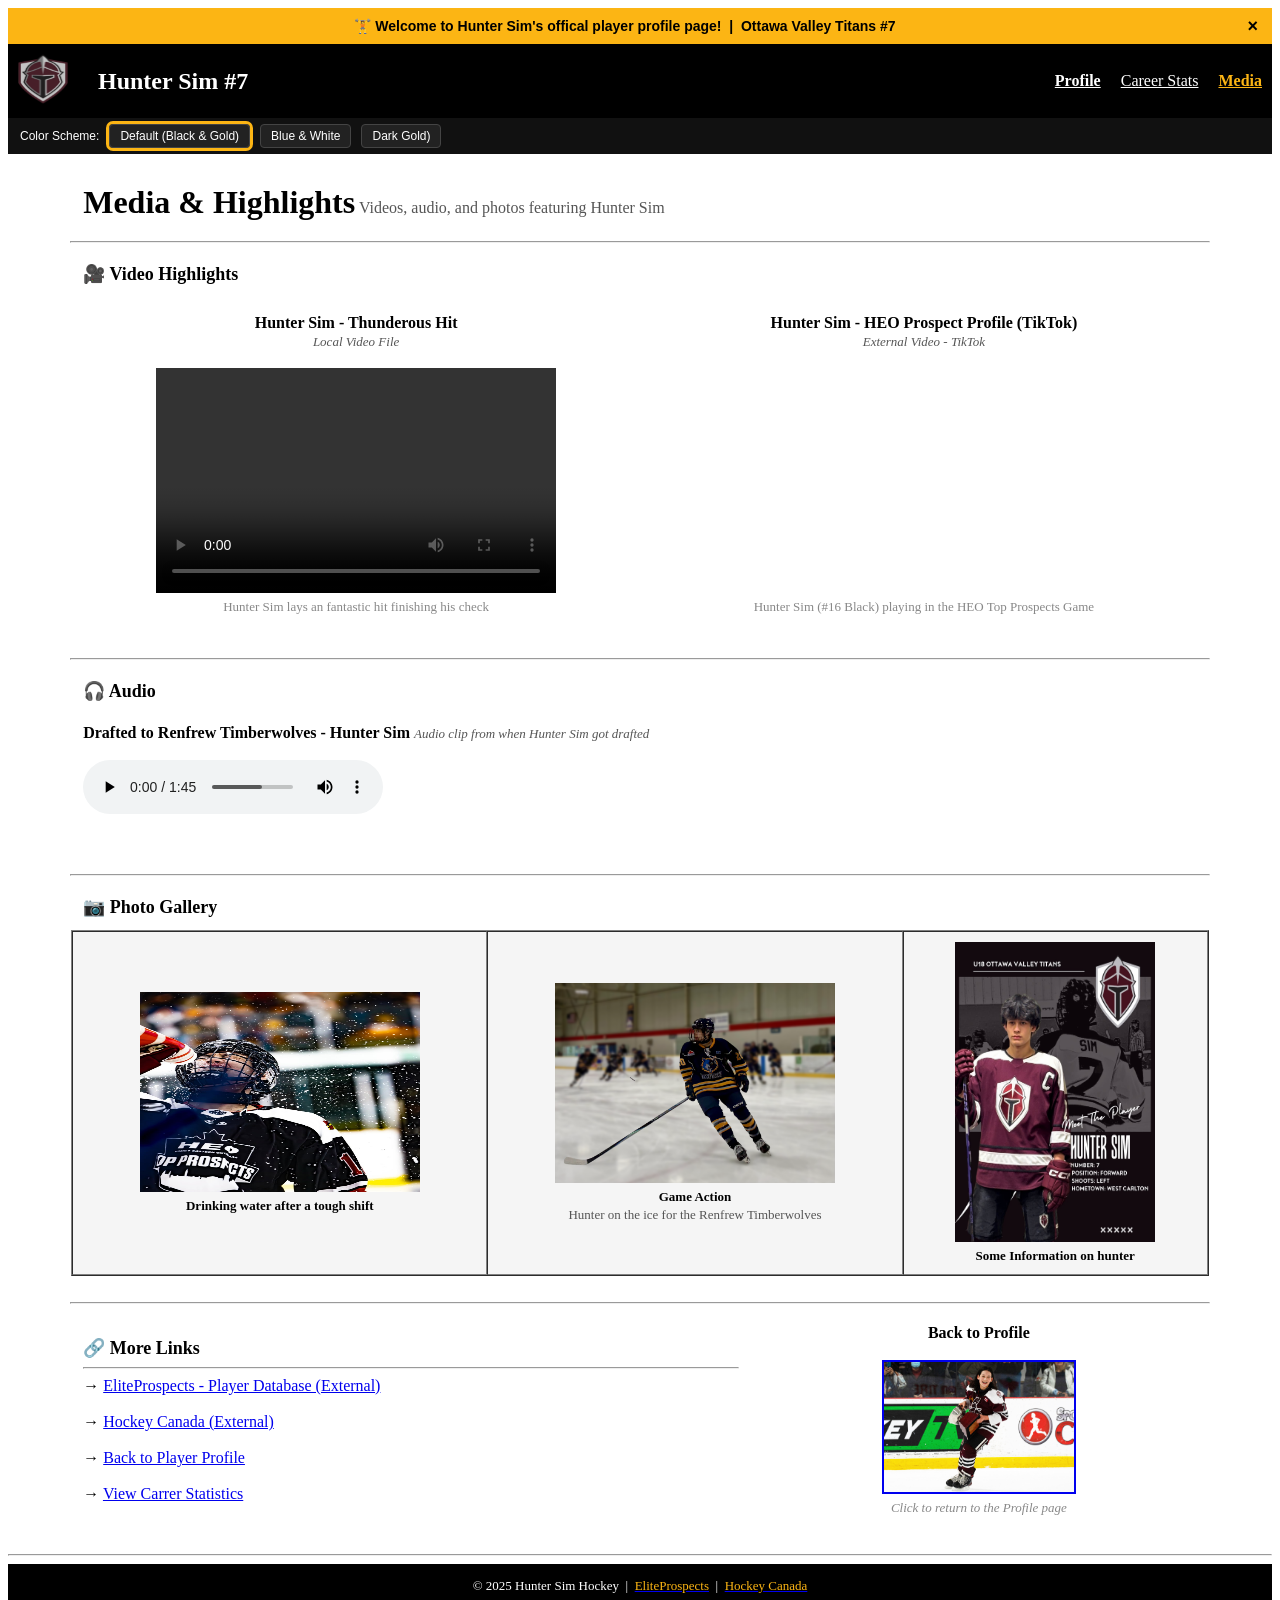
==== media.html @ b13505a6 "Indital commit" ====
<!DOCTYPE html>
<html lang ="en">
<head>
    <meta charset="UTF-8">
    <meta name="viewport" content="width=device=width, intial-scale=1.0">
    <title> Hunter Sim - Player Profile</title>
</head>
<body background-color="#FFFFFF">

<!-- Navigation-->

<table width="100%" bgcolor="#000000" cellpadding="10" cellspacing="0">
    <tr>
        <td width="60">
            <a href="index.html"> <!-- Hyper Link for index-->
                <img src="assets/images/logo.png" alt="Ottawa Valley Titans Logo" width="50" height="50">
            </a>
        </td>
        <td>
            <font color="FFFFFF" size="5"><b>Hunter Sim #7</b></font>
        </td>
        <td align="right">
            <a href="index.html"><font color="#FFFFFF"><b>Profile</b></font></a>
            &nbsp;&nbsp;&nbsp; <!-- Non breaking space-->
            <a href="stats.html"><font color="#FFFFFF">Career Stats</font></a>
            &nbsp;&nbsp;&nbsp; <!-- Non breaking space-->
            <a href="media.html"><font color="FCB514">Media</font></a>
        </td>
    </tr>
</table>

<br>

<table width="90%" align="center" cellpadding="10">
    <tr>
        <td>
            <font size="6"><b>Media &amp; Highlights</b></font>
            <font size="3" color="#555555">Videos, audio, and photos featuring Hunter Sim</font>
        </td>
    </tr>
</table>

<hr width="90%" align="center">

<!-- Videos-->
 <table width="90%" align="center" cellpadding="10">
    <tr><td><font size="4"><b>&#127909; Video Highlights</b></font></td></tr>
 </table>

 <!-- Hunters Big hit -->
 <table width="90%" align="center" cellpadding="15"> 
    <tr valign="top">
        <td width="50%" align="center">
            <font size="3"><b>Hunter Sim - Thunderous Hit</b></font><br>
            <font size="2" color="#555555"><i>Local Video File</i></font><br><br>
            <video width="400" height="225" controls>
                <source src="assets/video/hunter_sim_hit.mp4" type="video/mp4">
                Your browser does not support the video tag. Please update your browser.
            </video>
            <br>
            <font size="2" color="#888888">Hunter Sim lays an fantastic hit finishing his check</font>

        <td width="50%" align="center">
            <font size="3"><b>Hunter Sim - HEO Prospect Profile (TikTok)</b></font><br>
            <font size="2" color="#555555"><i>External Video - TikTok</i></font><br><br>
            <iframe width="400" height="225"
                src="https://www.youtube.com/embed/D6EB5-CWK4w?si=7Fe2AZQqYR9BWHU4" 
                title="YouTube video player" 
                frameborder="0" 
                allow="accelerometer; autoplay; clipboard-write; encrypted-media; gyroscope; picture-in-picture; web-share" 
                referrerpolicy="strict-origin-when-cross-origin" allowfullscreen>
            </iframe>
            <br>
            <font size="2" color="#888888">Hunter Sim (#16 Black) playing in the HEO Top Prospects Game</font>
        </td>
    </tr>
 </table>

 <br>
 <hr width="90%" align="center">

 <!-- Audio File -->
  <table width="90%" align="center" cellpadding="10">
    <tr>
        <td><font size="4"><b>&#127911; Audio</b></font></td>
    </tr>
    <tr>
        <td>
            <font size="3"><b>Drafted to Renfrew Timberwolves - Hunter Sim</b></font>
            <font size="2" color="#555555"><i>Audio clip from when Hunter Sim got drafted</i></font><br><br>
            <audio controls>
                <source src="assets/audio/HunterDrafted.mp3" type="audio/mpeg">
                Your browser does not support the audio element. Please update your browser.
            </audio>
            <br><br>
            <font size="2" color="#888888"
                Listen to the draft annoncers as Hunter gets drafted to the Renfrew Timberwolves.
            </font>
        </td>
    </tr>
  </table>

<br>
<hr width="90%" align="center">

<!-- Photos -->
 <table width="90%" align="center" cellpadding="10">
    <tr>
        <td><font size="4"><b>&#128247; Photo Gallery</b></font></td>
    </tr>
 </table>

 <table width="90%" align="center" border="1" cellpadding="10" cellspacing="0">
    <tr bgcolor="F5F5F5">
        <td align="center">
            <img src="assets/images/hunter_sim2.jpeg" alt="Hunter Sim drinking water" width="280" height="200"><br>
            <font size="2"><b>Drinking water after a tough shift</b></font>
        </td>
        <td align="center">
            <img src="assets/images/hunter_sim3.png" alt="Hunter Sim in action during a game" width="280" height="200"><br>
            <font size="2"><b>Game Action</b></font><br>
            <font size="2" color="#555555">Hunter on the ice for the Renfrew Timberwolves</font>
        </td>
        <td align="center">
            <img src="assets/images/hunter_sim4.jpeg" alt="Hunter Sims offical stat card" width="200" height="300"><br>
            <font size="2"><b>Some Information on hunter</b></font>
        </td>
    </tr>
 </table>

 <br>
 <hr width="90%" align="center">

 <!-- Links -->
<table width="90%" align="center" cellpadding="10">
    <tr>
        <td>
            <font size="4"><b>&#128279; More Links</b></font>
            <hr>
            <font size="3">
                &#8594; <a href="https://www.eliteprospects.com" target="_blank">EliteProspects - Player Database (External)</a><br><br>
                &#8594; <a href="https://www.hockeycanada.ca" target="_blank">Hockey Canada (External)</a><br><br>
                &#8594; <a href="index.html">Back to Player Profile</a><br><br>
                &#8594; <a href="stats.html"> View Carrer Statistics</a>
            </font>
        </td>
        <td valign="top" align="center">
            <font size="3"><b>Back to Profile</b></font><br><br>
            <a href="index.html">
                <img src="assets/images/hunter_sim1.jpg" alt="Click to return to Hunter Sim player profile page" width="190" height="130" border="2">
            </a><br>
            <font size="2" color="#888888"><i>Click to return to the Profile page</i></font>
        </td>
    </tr>
</table>

<br>
<hr>

<!-- Footer -->
 <table width="100%" bgcolor="#000000" cellpadding="10">
    <tr>
        <td align="center">
            <font color="#FFFFFF" size="2">
               &copy; 2025 Hunter Sim Hockey &nbsp;|&nbsp;
               <a href="https://www.eliteprospects.com" target="_blank"><font color="FCB514">EliteProspects</font></a>
               &nbsp;|&nbsp;
               <a href="https://www.hockeycanada.ca" target="_blank"><font color="#FCB514">Hockey Canada</font></a>
            </font>
        </td>
    </tr>
 </table>

 <script src="js/main.js"></script>
 </body>
</html>
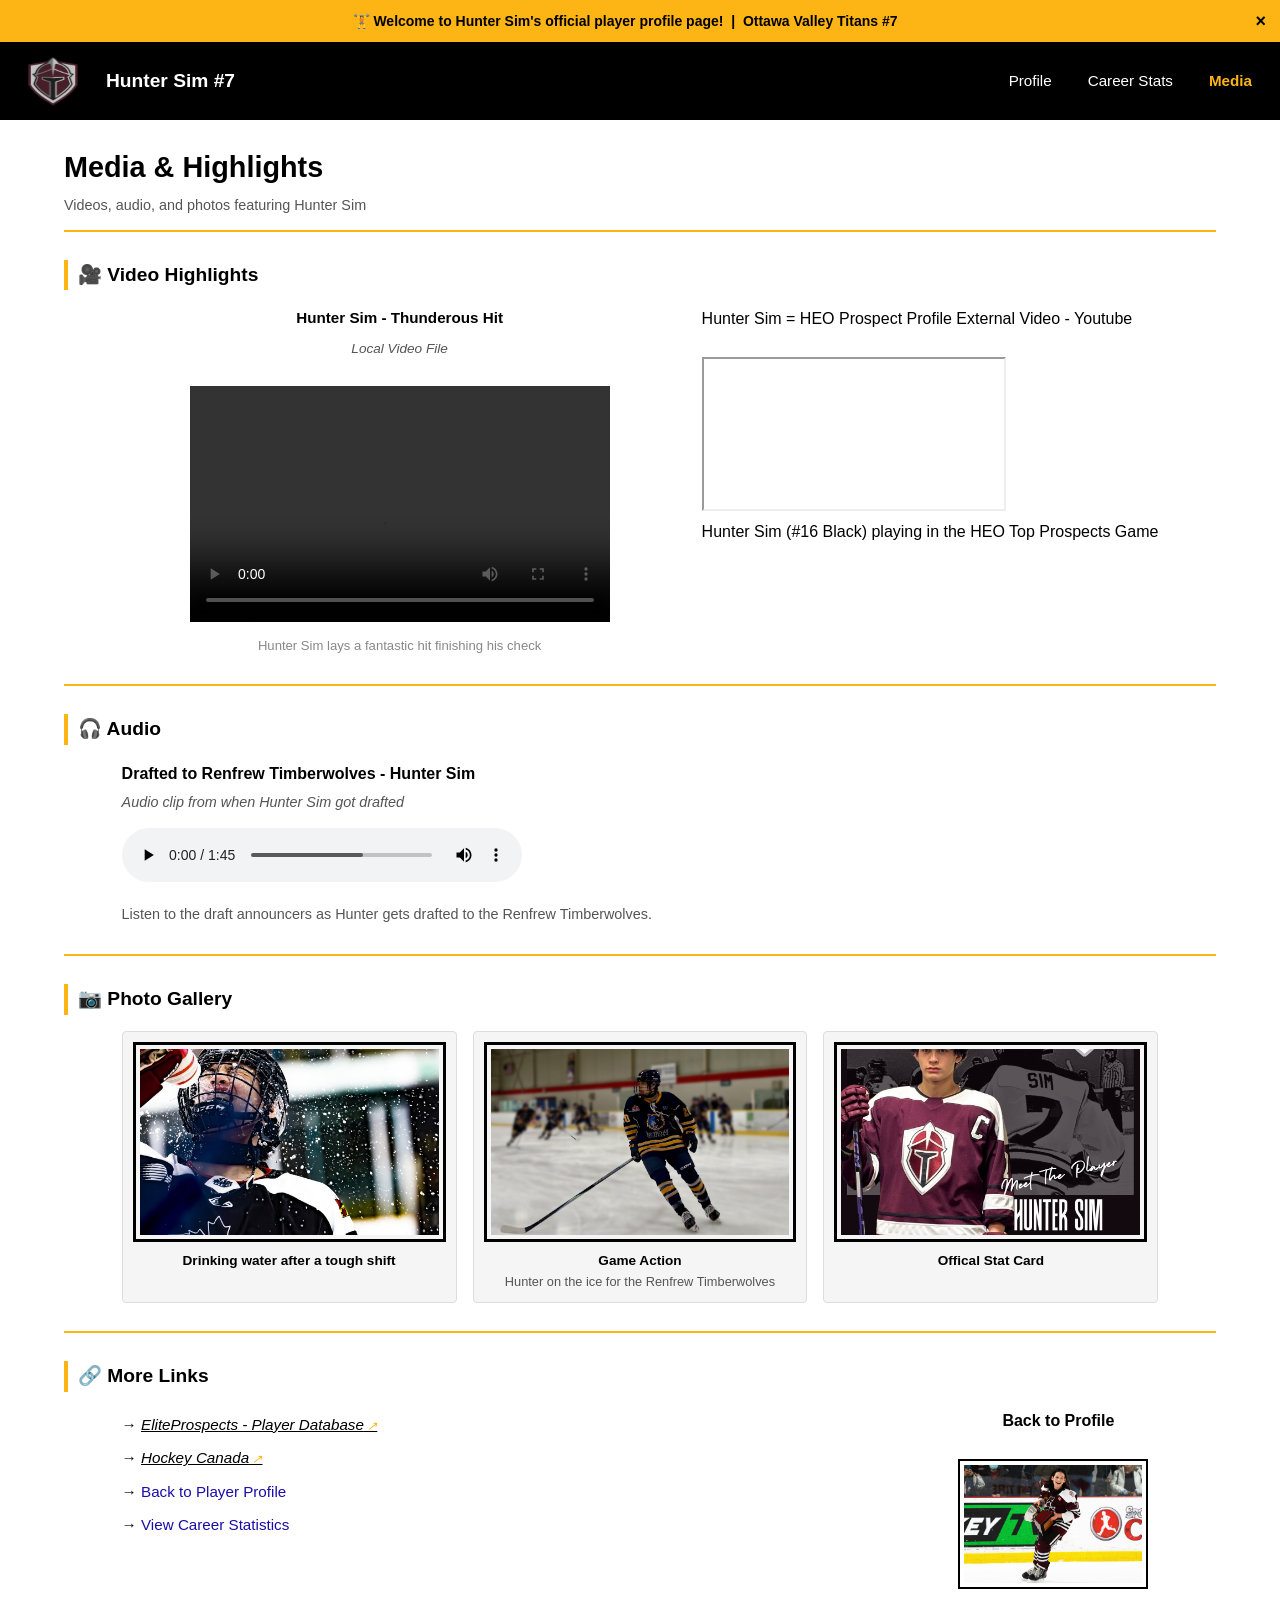
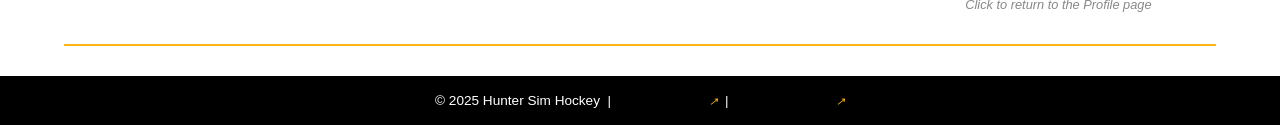
==== commit aea8e41d: "Assignment 3" ====
--- a/media.html
+++ b/media.html
@@ -3,174 +3,132 @@
 <head>
     <meta charset="UTF-8">
     <meta name="viewport" content="width=device=width, intial-scale=1.0">
-    <title> Hunter Sim - Player Profile</title>
+    <title> Hunter Sim - Media &amp; Highlights</title>
+    <link rel="stylesheet" href="style.css">
 </head>
-<body background-color="#FFFFFF">
+<body>
 
 <!-- Navigation-->
+<nav>
+    <a href="index.html" class="nav-logo">
+        <img src="assets/images/logo.png" alt="Ottawa Valley Titans Logo">
+    </a>
+    <span class="nav-brand">Hunter Sim #7</span>
+    <a href="index.html">Profile</a>
+    <a href="stats.html">Career Stats</a>
+    <a href="media.html" class="active">Media</a>
+</nav>
 
-<table width="100%" bgcolor="#000000" cellpadding="10" cellspacing="0">
-    <tr>
-        <td width="60">
-            <a href="index.html"> <!-- Hyper Link for index-->
-                <img src="assets/images/logo.png" alt="Ottawa Valley Titans Logo" width="50" height="50">
-            </a>
-        </td>
-        <td>
-            <font color="FFFFFF" size="5"><b>Hunter Sim #7</b></font>
-        </td>
-        <td align="right">
-            <a href="index.html"><font color="#FFFFFF"><b>Profile</b></font></a>
-            &nbsp;&nbsp;&nbsp; <!-- Non breaking space-->
-            <a href="stats.html"><font color="#FFFFFF">Career Stats</font></a>
-            &nbsp;&nbsp;&nbsp; <!-- Non breaking space-->
-            <a href="media.html"><font color="FCB514">Media</font></a>
-        </td>
-    </tr>
-</table>
+<!-- Page Header -->
+<div class="page-header">
+    <div>
+        <h2>Media &amp; Highlights</h2>
+        <p class="subtitle">Videos, audio, and photos featuring Hunter Sim</p>
+    </div>
+</div>
+ 
+<hr>
 
-<br>
-
-<table width="90%" align="center" cellpadding="10">
-    <tr>
-        <td>
-            <font size="6"><b>Media &amp; Highlights</b></font>
-            <font size="3" color="#555555">Videos, audio, and photos featuring Hunter Sim</font>
-        </td>
-    </tr>
-</table>
-
-<hr width="90%" align="center">
-
-<!-- Videos-->
- <table width="90%" align="center" cellpadding="10">
-    <tr><td><font size="4"><b>&#127909; Video Highlights</b></font></td></tr>
- </table>
-
- <!-- Hunters Big hit -->
- <table width="90%" align="center" cellpadding="15"> 
-    <tr valign="top">
-        <td width="50%" align="center">
-            <font size="3"><b>Hunter Sim - Thunderous Hit</b></font><br>
-            <font size="2" color="#555555"><i>Local Video File</i></font><br><br>
-            <video width="400" height="225" controls>
+<!-- Video highlights (flexbox) -->
+ <div class="section">
+    <h3>&#127909; Video Highlights</h3>
+    <div class="video-grid">
+        <div class="video-item">
+            <span class="vid-title">Hunter Sim - Thunderous Hit</span>
+            <span class="vid-source">Local Video File</span>
+            <br><br>
+            <video controls>
                 <source src="assets/video/hunter_sim_hit.mp4" type="video/mp4">
                 Your browser does not support the video tag. Please update your browser.
             </video>
-            <br>
-            <font size="2" color="#888888">Hunter Sim lays an fantastic hit finishing his check</font>
+            <p class="caption">Hunter Sim lays a fantastic hit finishing his check</p>
+        </div>
+        <div class="vid-item">
+            <span class="vid-title">Hunter Sim = HEO Prospect Profile</span>
+            <span class="vid-source">External Video - Youtube</span>
+            <br><br>
+            <iframe
+                src="https://www.youtube.com/embed/D6EB5-CWK4w?si=7Fe2AZQqYR9BWHU4"
+                title="Hunter Sim HEO Top Prospects Game"
+                allow="accelerometer; autoplay; clipboard-write; encrypted-media; gyroscope; picture-in-picture; webs-share"
+                referrerpolicy="strict-origin-when-cross-origin"
+                allowfullscreen>
+            </iframe>
+            <p class="caption">Hunter Sim (#16 Black) playing in the HEO Top Prospects Game</p>
+        </div>
+    </div>
+ </div>
 
-        <td width="50%" align="center">
-            <font size="3"><b>Hunter Sim - HEO Prospect Profile (TikTok)</b></font><br>
-            <font size="2" color="#555555"><i>External Video - TikTok</i></font><br><br>
-            <iframe width="400" height="225"
-                src="https://www.youtube.com/embed/D6EB5-CWK4w?si=7Fe2AZQqYR9BWHU4" 
-                title="YouTube video player" 
-                frameborder="0" 
-                allow="accelerometer; autoplay; clipboard-write; encrypted-media; gyroscope; picture-in-picture; web-share" 
-                referrerpolicy="strict-origin-when-cross-origin" allowfullscreen>
-            </iframe>
-            <br>
-            <font size="2" color="#888888">Hunter Sim (#16 Black) playing in the HEO Top Prospects Game</font>
-        </td>
-    </tr>
- </table>
+ <hr>
 
- <br>
- <hr width="90%" align="center">
+ <!-- Audio Section -->
+<div class="section">
+    <h3>&#127911; Audio</h3>
+    <div class="audio-section">
+        <b>Drafted to Renfrew Timberwolves - Hunter Sim</b>
+        <p><i>Audio clip from when Hunter Sim got drafted</i></p>
+        <audio controls>
+            <source src="assets/audio/HunterDrafted.mp3" type="audio/mpeg">
+            Your browser does not support the audio element. Please update your browser.
+        </audio>
+        <p>Listen to the draft announcers as Hunter gets drafted to the Renfrew Timberwolves.</p>
+    </div>
+</div>
 
- <!-- Audio File -->
-  <table width="90%" align="center" cellpadding="10">
-    <tr>
-        <td><font size="4"><b>&#127911; Audio</b></font></td>
-    </tr>
-    <tr>
-        <td>
-            <font size="3"><b>Drafted to Renfrew Timberwolves - Hunter Sim</b></font>
-            <font size="2" color="#555555"><i>Audio clip from when Hunter Sim got drafted</i></font><br><br>
-            <audio controls>
-                <source src="assets/audio/HunterDrafted.mp3" type="audio/mpeg">
-                Your browser does not support the audio element. Please update your browser.
-            </audio>
-            <br><br>
-            <font size="2" color="#888888"
-                Listen to the draft annoncers as Hunter gets drafted to the Renfrew Timberwolves.
-            </font>
-        </td>
-    </tr>
-  </table>
-
-<br>
-<hr width="90%" align="center">
-
-<!-- Photos -->
- <table width="90%" align="center" cellpadding="10">
-    <tr>
-        <td><font size="4"><b>&#128247; Photo Gallery</b></font></td>
-    </tr>
- </table>
-
- <table width="90%" align="center" border="1" cellpadding="10" cellspacing="0">
-    <tr bgcolor="F5F5F5">
-        <td align="center">
-            <img src="assets/images/hunter_sim2.jpeg" alt="Hunter Sim drinking water" width="280" height="200"><br>
-            <font size="2"><b>Drinking water after a tough shift</b></font>
-        </td>
-        <td align="center">
-            <img src="assets/images/hunter_sim3.png" alt="Hunter Sim in action during a game" width="280" height="200"><br>
-            <font size="2"><b>Game Action</b></font><br>
-            <font size="2" color="#555555">Hunter on the ice for the Renfrew Timberwolves</font>
-        </td>
-        <td align="center">
-            <img src="assets/images/hunter_sim4.jpeg" alt="Hunter Sims offical stat card" width="200" height="300"><br>
-            <font size="2"><b>Some Information on hunter</b></font>
-        </td>
-    </tr>
- </table>
-
- <br>
- <hr width="90%" align="center">
-
- <!-- Links -->
-<table width="90%" align="center" cellpadding="10">
-    <tr>
-        <td>
-            <font size="4"><b>&#128279; More Links</b></font>
-            <hr>
-            <font size="3">
-                &#8594; <a href="https://www.eliteprospects.com" target="_blank">EliteProspects - Player Database (External)</a><br><br>
-                &#8594; <a href="https://www.hockeycanada.ca" target="_blank">Hockey Canada (External)</a><br><br>
-                &#8594; <a href="index.html">Back to Player Profile</a><br><br>
-                &#8594; <a href="stats.html"> View Carrer Statistics</a>
-            </font>
-        </td>
-        <td valign="top" align="center">
-            <font size="3"><b>Back to Profile</b></font><br><br>
-            <a href="index.html">
-                <img src="assets/images/hunter_sim1.jpg" alt="Click to return to Hunter Sim player profile page" width="190" height="130" border="2">
-            </a><br>
-            <font size="2" color="#888888"><i>Click to return to the Profile page</i></font>
-        </td>
-    </tr>
-</table>
-
-<br>
 <hr>
 
+<!-- Photo Gallery (CSS Grid) -->
+ <div class="section">
+    <h3>&#128247; Photo Gallery</h3>
+    <div class="photo-gallery">
+        <div class="photo-item">
+            <img src="assets/images/hunter_sim2.jpeg" alt="Hunter Sim drinking water after a tough shift">
+            <p class="caption">Drinking water after a tough shift</p>
+        </div>
+        <div class="photo-item">
+            <img src="assets/images/hunter_sim3.png" alt="Hunter Sim in action during a game for the Renfrew Timberwolves">
+            <p class="caption">Game Action</p>
+            <p class="subcaption">Hunter on the ice for the Renfrew Timberwolves</p>
+        </div>
+        <div class="photo-item">
+            <img src="assets/images/hunter_sim4.jpeg" alt="Hunter Sim's offical stat card">
+            <p class="caption">Offical Stat Card</p>
+        </div>
+    </div>
+ </div>
+
+ <hr>
+
+<!-- More Links -->
+<div class="section">
+    <h3>&#128279; More Links</h3>
+    <div class="links-section">
+        <div class="links-list">
+            &#8594; <a href="https://www.eliteprospects.com" target="_blank">EliteProspects - Player Database</a><br>
+            &#8594; <a href="https://www.hockeycanada.ca" target="_blank">Hockey Canada</a><br>
+            &#8594; <a href="index.html">Back to Player Profile</a><br>
+            &#8594; <a href="stats.html">View Career Statistics</a>
+        </div>
+        <div class="back-to-profile">
+            <b>Back to Profile</b><br><br>
+            <a href="index.html">
+                <img src="assets/images/hunter_sim1.jpg" alt="Click to return to Hunter Sim player profile page">
+            </a>
+            <p>Click to return to the Profile page</p>
+        </div>
+    </div>
+</div>
+ 
+<hr>
+ 
 <!-- Footer -->
- <table width="100%" bgcolor="#000000" cellpadding="10">
-    <tr>
-        <td align="center">
-            <font color="#FFFFFF" size="2">
-               &copy; 2025 Hunter Sim Hockey &nbsp;|&nbsp;
-               <a href="https://www.eliteprospects.com" target="_blank"><font color="FCB514">EliteProspects</font></a>
-               &nbsp;|&nbsp;
-               <a href="https://www.hockeycanada.ca" target="_blank"><font color="#FCB514">Hockey Canada</font></a>
-            </font>
-        </td>
-    </tr>
- </table>
-
- <script src="js/main.js"></script>
- </body>
-</html>+<footer>
+    &copy; 2025 Hunter Sim Hockey &nbsp;|&nbsp;
+    <a href="https://www.eliteprospects.com" target="_blank">EliteProspects</a>
+    &nbsp;|&nbsp;
+    <a href="https://www.hockeycanada.ca" target="_blank">Hockey Canada</a>
+</footer>
+ 
+<script src="js/main.js"></script>
+</body>
+</html>
--- a/style.css
+++ b/style.css
@@ -0,0 +1,729 @@
+/* ============================================================
+   style.css  —  Hunter Sim Fan Website  (Assignment 3)
+   Author : Ryder Sim  B01059936
+   ============================================================
+ 
+   SELECTOR REFERENCE (Part 2 requirement):
+   -----------------------------------------
+   Universal Selector    (*)              — line 28
+   Multiple Selector     (h1, h2, h3)     — line 34
+   Child Selector        (nav > a)        — line 111
+   Sibling Selector      (h3 ~ p)         — line 251
+   Adjacent Sibling      (label + input)  — line 344
+   Attribute Selector    (a[target])      — line 136
+   Pseudo-element        (a::after)       — line 139
+   ============================================================ */
+ 
+ 
+/* ============================================================
+   UNIVERSAL SELECTOR — resets margin/padding/box-sizing
+   ============================================================ */
+* {
+    margin: 0;
+    padding: 0;
+    box-sizing: border-box;
+}
+ 
+/* ============================================================
+   MULTIPLE SELECTOR — shared heading styles
+   ============================================================ */
+h1, h2, h3 {
+    font-family: Arial, sans-serif;
+    font-weight: bold;
+    color: #000000;
+}
+ 
+/* ============================================================
+   BASE / BODY
+   ============================================================ */
+body {
+    font-family: Arial, sans-serif;
+    background-color: #FFFFFF;
+    color: #000000;
+    line-height: 1.6;
+}
+
+/* ============================================================
+   NAVIGATION
+   ============================================================ */
+nav {
+    background-color:#000000;
+    padding: 10px 20px;
+    display: flex;
+    align-items: center;
+    gap: 20px;
+}
+
+nav .nav-logo img {
+    width: 50px;
+    height: 50px;
+    display: block;
+}
+ 
+nav .nav-brand {
+    color: #FFFFFF;
+    font-size: 1.2em;
+    font-weight: bold;
+    flex: 1;
+}
+ 
+/* CHILD SELECTOR — only direct <a> children of <nav> */
+nav > a {
+    color: #FFFFFF;
+    text-decoration: none;
+    font-weight: bold;
+    font-size: 0.95em;
+    padding: 4px 8px;
+    border-radius: 4px;
+    transition: color 0.2s;
+}
+ 
+nav > a:hover {
+    color: #FCB514;
+}
+ 
+nav > a.active {
+    color: #FCB514;
+}
+ 
+/* ATTRIBUTE SELECTOR — external links (open in new tab) */
+a[target="_blank"] {
+    color: #000000;
+    text-decoration: underline;
+    font-style: italic;
+}
+ 
+/* PSEUDO-ELEMENT — append an arrow icon after external links */
+a[target="_blank"]::after {
+    content: " ↗";
+    font-size: 0.8em;
+    color: #FCB514;
+}
+ 
+/* ============================================================
+   STYLED URLS / LINKS
+   ============================================================ */
+a {
+    color: #1a0dab;
+    text-decoration: none;
+    transition: color 0.2s;
+}
+ 
+a:hover {
+    color: #FCB514;
+    text-decoration: underline;
+}
+ 
+a:visited {
+    color: #551a8b;
+}
+ 
+/* ============================================================
+   FOOTER LINKS — override visited/default for dark background
+   ============================================================ */
+footer a {
+    color: #FCB514;
+    text-decoration: none;
+}
+ 
+footer a:visited {
+    color: #FCB514;
+}
+ 
+footer a:hover {
+    text-decoration: underline;
+}
+ 
+/* ============================================================
+   HERO SECTION — flexbox
+   ============================================================ */
+.hero {
+    display: flex;
+    align-items: center;
+    gap: 40px;
+    padding: 40px 5%;
+    flex-wrap: wrap;
+}
+ 
+/* STYLED IMAGE 1 — hero player photo (border + padding + margin) */
+.hero-img {
+    width: 420px;
+    max-width: 100%;
+    height: auto;
+    border: 4px solid #FCB514;
+    padding: 6px;
+    margin: 10px;
+    border-radius: 4px;
+    object-fit: cover;
+}
+ 
+.hero-info h1 {
+    font-size: 2.4em;
+    margin-bottom: 6px;
+}
+ 
+.hero-info .position {
+    color: #FCB514;
+    font-size: 1.1em;
+    font-weight: bold;
+    margin-bottom: 14px;
+}
+ 
+.hero-info p {
+    font-size: 0.95em;
+    margin-bottom: 6px;
+}
+ 
+/* ============================================================
+   DIVIDER
+   ============================================================ */
+hr {
+    border: none;
+    border-top: 2px solid #FCB514;
+    margin: 10px 5%;
+}
+ 
+/* ============================================================
+   CAREER SUMMARY TABLE — index.html 
+   ============================================================ */
+.summary-table {
+    width: 90%;
+    margin: 24px auto;
+    border-collapse: collapse;
+    border: 2px solid #000000;
+}
+ 
+.summary-table thead tr {
+    background-color: #000000;
+}
+ 
+.summary-table thead td {
+    color: #FCB514;
+    font-weight: bold;
+    text-align: center;
+    padding: 12px;
+    font-size: 1em;
+    letter-spacing: 0.5px;
+}
+ 
+.summary-table .subheader td {
+    background-color: #FCB514;
+    font-weight: bold;
+    text-align: center;
+    padding: 10px;
+    font-size: 0.95em;
+}
+ 
+.summary-table .values td {
+    text-align: center;
+    padding: 14px;
+    font-size: 1.6em;
+    font-weight: bold;
+    background-color: #F5F5F5;
+}
+ 
+/* ============================================================
+   BIOGRAPHY SECTION
+   ============================================================ */
+.bio-section {
+    width: 90%;
+    margin: 24px auto;
+}
+ 
+.bio-section h3 {
+    font-size: 1.2em;
+    margin-bottom: 8px;
+}
+ 
+/* SIBLING SELECTOR — any <p> that is a general sibling of <h3> */
+h3 ~ p {
+    font-size: 0.95em;
+    color: #333333;
+    margin-top: 8px;
+}
+ 
+/* ============================================================
+   STYLED LISTS 
+   ============================================================ */
+ul {
+    list-style-type: disc;
+    padding-left: 24px;
+    margin: 12px 0;
+}
+ 
+ul li {
+    margin-bottom: 6px;
+    font-size: 0.95em;
+    color: #222222;
+}
+ 
+ol {
+    list-style-type: decimal;
+    padding-left: 24px;
+    margin: 12px 0;
+}
+ 
+ol li {
+    margin-bottom: 6px;
+    font-size: 0.95em;
+    color: #222222;
+}
+ 
+/* ============================================================
+   ACHIEVEMENTS GRID — index.html 
+   ============================================================ */
+.achievements-grid {
+    display: grid;
+    grid-template-columns: repeat(auto-fit, minmax(200px, 1fr));
+    gap: 16px;
+    width: 90%;
+    margin: 24px auto;
+}
+ 
+.achievement-card {
+    background-color: #000000;
+    color: #FFFFFF;
+    padding: 16px;
+    border-radius: 4px;
+    border-left: 4px solid #FCB514;
+}
+ 
+.achievement-card h4 {
+    color: #FCB514;
+    font-size: 0.85em;
+    text-transform: uppercase;
+    letter-spacing: 1px;
+    margin-bottom: 6px;
+}
+ 
+.achievement-card p {
+    font-size: 1em;
+    font-weight: bold;
+}
+ 
+/* ============================================================
+   STATS TABLE — stats.html 
+   ============================================================ */
+.page-header {
+    width: 90%;
+    margin: 24px auto 12px;
+    display: flex;
+    align-items: center;
+    justify-content: space-between;
+    flex-wrap: wrap;
+    gap: 12px;
+}
+ 
+.page-header h2 {
+    font-size: 1.8em;
+    margin-bottom: 4px;
+}
+ 
+.page-header .subtitle {
+    color: #555555;
+    font-size: 0.9em;
+}
+ 
+.page-header .ep-link {
+    text-align: center;
+    font-size: 0.85em;
+}
+ 
+.page-header .ep-link img {
+    width: 70px;
+    height: 70px;
+    display: block;
+    margin: 0 auto 4px;
+}
+ 
+#stats-table {
+    width: 90%;
+    margin: 20px auto;
+    border-collapse: collapse;
+    border: 1px solid #cccccc;
+}
+ 
+#stats-table thead tr {
+    background-color: #000000;
+}
+ 
+#stats-table thead th {
+    color: #FCB514;
+    font-weight: bold;
+    padding: 10px 8px;
+    text-align: left;
+    font-size: 0.9em;
+}
+ 
+#stats-table thead th:nth-child(n+4) {
+    text-align: center;
+}
+ 
+#stats-table .stat-row td {
+    padding: 8px;
+    font-size: 0.9em;
+    border-bottom: 1px solid #eeeeee;
+}
+ 
+#stats-table .stat-row:nth-child(odd) {
+    background-color: #F5F5F5;
+}
+ 
+#stats-table .stat-row:hover {
+    background-color: #FFF8E1;
+}
+ 
+#stats-table .stat-row td:nth-child(n+4) {
+    text-align: center;
+}
+ 
+/* ============================================================
+   CONTACT FORM — stats.html
+   ============================================================ */
+.contact-section {
+    width: 90%;
+    margin: 30px auto;
+}
+ 
+.contact-section h3 {
+    font-size: 1.2em;
+    margin-bottom: 16px;
+}
+ 
+.contact-form {
+    display: flex;
+    flex-direction: column;
+    gap: 14px;
+    max-width: 560px;
+}
+ 
+.form-group {
+    display: flex;
+    flex-direction: column;
+    gap: 4px;
+}
+ 
+.form-group label {
+    font-weight: bold;
+    font-size: 0.9em;
+    color: #333333;
+}
+ 
+/* ADJACENT SIBLING SELECTOR — input immediately after a label */
+label + input,
+label + select,
+label + textarea {
+    border: 1px solid #cccccc;
+    border-radius: 4px;
+    padding: 8px 10px;
+    font-size: 0.95em;
+    font-family: Arial, sans-serif;
+    width: 100%;
+    transition: border-color 0.2s;
+}
+ 
+label + input:focus,
+label + select:focus,
+label + textarea:focus {
+    outline: none;
+    border-color: #FCB514;
+    box-shadow: 0 0 0 2px rgba(252, 181, 20, 0.25);
+}
+ 
+textarea {
+    resize: vertical;
+    min-height: 100px;
+}
+ 
+.form-submit {
+    background-color: #000000;
+    color: #FCB514;
+    border: none;
+    padding: 10px 24px;
+    font-size: 1em;
+    font-weight: bold;
+    cursor: pointer;
+    border-radius: 4px;
+    align-self: flex-start;
+    transition: background-color 0.2s;
+}
+ 
+.form-submit:hover {
+    background-color: #FCB514;
+    color: #000000;
+}
+ 
+/* ============================================================
+   MEDIA PAGE — VIDEO GRID (flexbox)
+   ============================================================ */
+.video-grid {
+    display: flex;
+    gap: 24px;
+    flex-wrap: wrap;
+    width: 90%;
+    margin: 0 auto;
+}
+ 
+.video-item {
+    flex: 1;
+    min-width: 280px;
+    text-align: center;
+}
+ 
+.video-item video,
+.video-item iframe {
+    width: 100%;
+    max-width: 420px;
+    height: 236px;
+    border: none;
+}
+ 
+.video-item .vid-title {
+    font-weight: bold;
+    font-size: 0.95em;
+    margin-bottom: 4px;
+    display: block;
+}
+ 
+.video-item .vid-source {
+    color: #555555;
+    font-size: 0.85em;
+    font-style: italic;
+}
+ 
+.video-item .caption {
+    font-size: 0.82em;
+    color: #888888;
+    margin-top: 6px;
+}
+ 
+/* ============================================================
+   AUDIO SECTION
+   ============================================================ */
+.audio-section {
+    width: 90%;
+    margin: 0 auto;
+}
+ 
+.audio-section p {
+    margin: 4px 0;
+    font-size: 0.9em;
+    color: #555555;
+}
+ 
+audio {
+    margin: 10px 0;
+    width: 100%;
+    max-width: 400px;
+}
+ 
+/* ============================================================
+   PHOTO GALLERY — grid 
+   ============================================================ */
+.photo-gallery {
+    display: grid;
+    grid-template-columns: repeat(3, 1fr);
+    gap: 16px;
+    width: 90%;
+    margin: 0 auto;
+}
+ 
+/* STYLED IMAGE 2 — gallery images (border + padding + margin) */
+.photo-gallery .photo-item {
+    text-align: center;
+    background-color: #F5F5F5;
+    padding: 10px;
+    border: 1px solid #dddddd;
+    border-radius: 4px;
+}
+ 
+.photo-gallery img {
+    width: 100%;
+    height: 200px;
+    object-fit: cover;
+    /* STYLED IMAGE 3 — specific gallery image styling */
+    border: 3px solid #000000;
+    padding: 4px;
+    margin-bottom: 8px;
+    display: block;
+}
+ 
+.photo-gallery .caption {
+    font-size: 0.85em;
+    font-weight: bold;
+    margin-top: 4px;
+}
+ 
+.photo-gallery .subcaption {
+    font-size: 0.8em;
+    color: #555555;
+}
+ 
+/* ============================================================
+   MORE LINKS SECTION
+   ============================================================ */
+.links-section {
+    display: flex;
+    gap: 40px;
+    flex-wrap: wrap;
+    align-items: flex-start;
+    width: 90%;
+    margin: 0 auto;
+}
+ 
+.links-list {
+    flex: 1;
+    line-height: 2.2;
+    font-size: 0.95em;
+}
+ 
+.back-to-profile {
+    text-align: center;
+    min-width: 200px;
+}
+ 
+.back-to-profile img {
+    width: 190px;
+    height: 130px;
+    object-fit: cover;
+    border: 2px solid #000000;
+    padding: 4px;
+    margin-bottom: 6px;
+    display: block;
+}
+ 
+.back-to-profile p {
+    font-size: 0.8em;
+    color: #888888;
+    font-style: italic;
+}
+ 
+/* ============================================================
+   SECTION WRAPPER — consistent spacing between all sections
+   ============================================================ */
+.section {
+    width: 90%;
+    margin: 28px auto;
+}
+ 
+.section h3 {
+    font-size: 1.2em;
+    margin-bottom: 16px;
+    border-left: 4px solid #FCB514;
+    padding-left: 10px;
+}
+ 
+/* ============================================================
+   FOOTER
+   ============================================================ */
+footer {
+    background-color: #000000;
+    padding: 14px 20px;
+    text-align: center;
+    color: #FFFFFF;
+    font-size: 0.85em;
+    margin-top: 30px;
+}
+ 
+/* ============================================================
+   RESPONSIVE — TABLET
+   ============================================================ */
+@media (max-width: 768px) {
+ 
+    nav {
+        flex-wrap: wrap;
+        gap: 10px;
+        padding: 10px 14px;
+    }
+ 
+    nav .nav-brand {
+        font-size: 1em;
+    }
+ 
+    .hero {
+        flex-direction: column;
+        padding: 24px 5%;
+        text-align: center;
+    }
+ 
+    .hero-img {
+        width: 100%;
+        max-width: 360px;
+        margin: 0 auto;
+    }
+ 
+    .photo-gallery {
+        grid-template-columns: repeat(2, 1fr);
+    }
+ 
+    .achievements-grid {
+        grid-template-columns: repeat(2, 1fr);
+    }
+ 
+    .video-grid {
+        flex-direction: column;
+    }
+ 
+    .page-header {
+        flex-direction: column;
+        align-items: flex-start;
+    }
+ 
+    #stats-table {
+        font-size: 0.82em;
+    }
+}
+ 
+/* ============================================================
+   RESPONSIVE — MOBILE
+   ============================================================ */
+@media (max-width: 480px) {
+ 
+    nav {
+        flex-direction: column;
+        align-items: flex-start;
+    }
+ 
+    nav .nav-brand {
+        font-size: 0.95em;
+    }
+ 
+    nav > a {
+        font-size: 0.88em;
+    }
+ 
+    .hero-info h1 {
+        font-size: 1.6em;
+    }
+ 
+    .hero-info .position {
+        font-size: 0.95em;
+    }
+ 
+    .photo-gallery {
+        grid-template-columns: 1fr;
+    }
+ 
+    .achievements-grid {
+        grid-template-columns: 1fr;
+    }
+ 
+    .summary-table .values td {
+        font-size: 1.2em;
+    }
+ 
+    .contact-form {
+        max-width: 100%;
+    }
+ 
+    .links-section {
+        flex-direction: column;
+    }
+ 
+    #stats-table {
+        font-size: 0.75em;
+        display: block;
+        overflow-x: auto;
+        white-space: nowrap;
+    }
+}
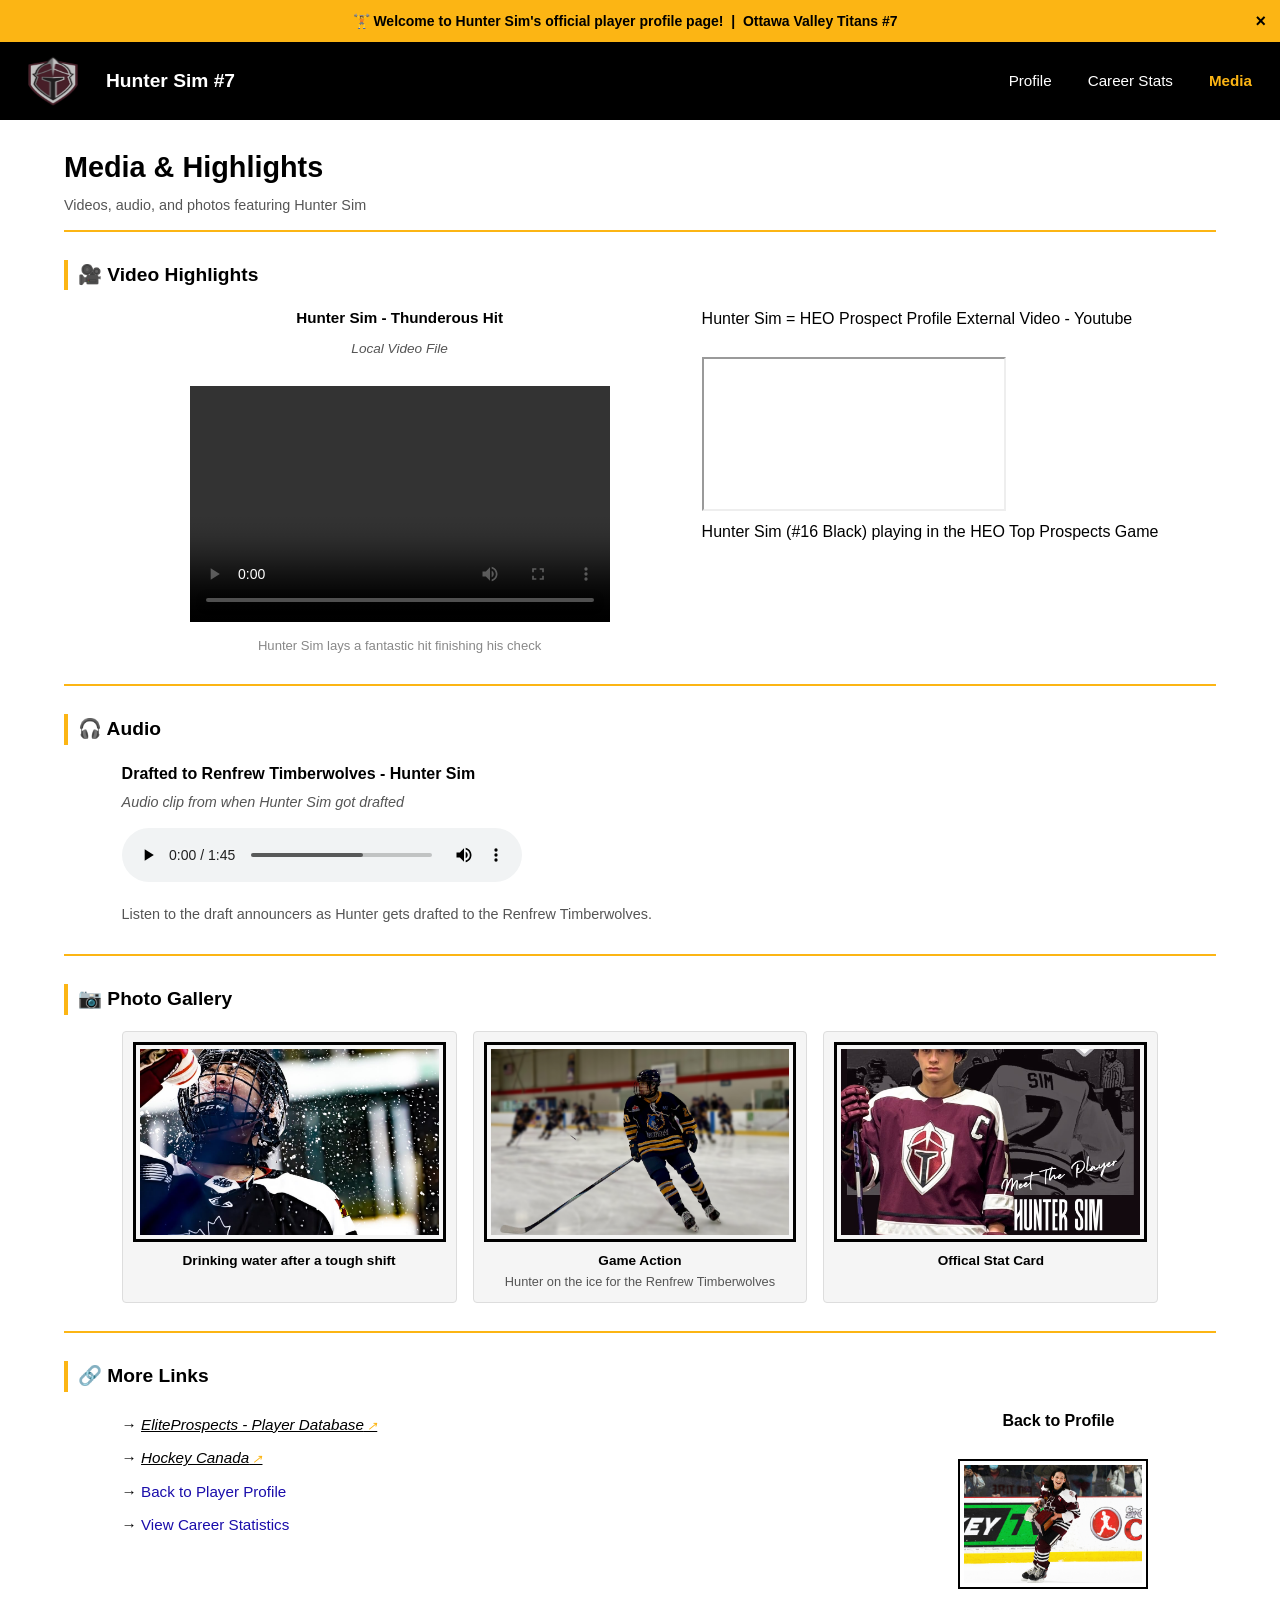
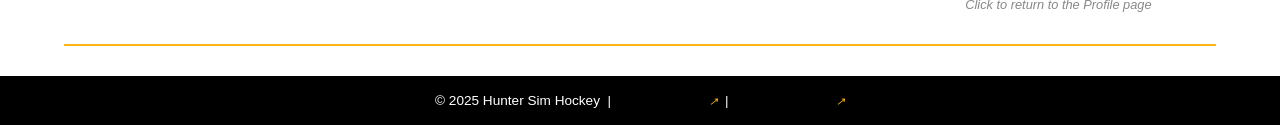
==== commit 3acd692f: "Changes for part 4 complete" ====
--- a/media.html
+++ b/media.html
@@ -9,14 +9,14 @@
 <body>
 
 <!-- Navigation-->
-<nav>
+<nav aria-label="Main navigation">
     <a href="index.html" class="nav-logo">
         <img src="assets/images/logo.png" alt="Ottawa Valley Titans Logo">
     </a>
     <span class="nav-brand">Hunter Sim #7</span>
     <a href="index.html">Profile</a>
     <a href="stats.html">Career Stats</a>
-    <a href="media.html" class="active">Media</a>
+    <a href="media.html" class="active" aria-current="page">Media</a>
 </nav>
 
 <!-- Page Header -->
@@ -31,13 +31,13 @@
 
 <!-- Video highlights (flexbox) -->
  <div class="section">
-    <h3>&#127909; Video Highlights</h3>
+    <h3><span aria-hidden="true">&#127909;</span> Video Highlights</h3>
     <div class="video-grid">
         <div class="video-item">
             <span class="vid-title">Hunter Sim - Thunderous Hit</span>
             <span class="vid-source">Local Video File</span>
             <br><br>
-            <video controls>
+            <video controls aria-label="Hunter Sim body check highlight video">
                 <source src="assets/video/hunter_sim_hit.mp4" type="video/mp4">
                 Your browser does not support the video tag. Please update your browser.
             </video>
@@ -63,11 +63,11 @@
 
  <!-- Audio Section -->
 <div class="section">
-    <h3>&#127911; Audio</h3>
+    <h3><span aria-hidden="true">&#127911;</span> Audio</h3>
     <div class="audio-section">
         <b>Drafted to Renfrew Timberwolves - Hunter Sim</b>
         <p><i>Audio clip from when Hunter Sim got drafted</i></p>
-        <audio controls>
+        <audio controls aria-label="Audio clip of Hunter Sim being drafted to the Renfrew Timberwolves">
             <source src="assets/audio/HunterDrafted.mp3" type="audio/mpeg">
             Your browser does not support the audio element. Please update your browser.
         </audio>
@@ -79,7 +79,7 @@
 
 <!-- Photo Gallery (CSS Grid) -->
  <div class="section">
-    <h3>&#128247; Photo Gallery</h3>
+    <h3><span aria-hidden="true">&#128247;</span> Photo Gallery</h3>
     <div class="photo-gallery">
         <div class="photo-item">
             <img src="assets/images/hunter_sim2.jpeg" alt="Hunter Sim drinking water after a tough shift">
@@ -101,7 +101,7 @@
 
 <!-- More Links -->
 <div class="section">
-    <h3>&#128279; More Links</h3>
+    <h3><span aria-hiddden="true">&#128279;</span> More Links</h3>
     <div class="links-section">
         <div class="links-list">
             &#8594; <a href="https://www.eliteprospects.com" target="_blank">EliteProspects - Player Database</a><br>
--- a/style.css
+++ b/style.css
@@ -408,6 +408,18 @@
     font-size: 0.9em;
     color: #333333;
 }
+/* This hides the form label visually but keeps it readable by screen readers */
+.sr-only {
+    position: absolute;
+    width: 1px;
+    height: 1px;
+    padding: 0;
+    margin: -1px;
+    overflow: hidden;
+    clip: rect(0, 0, 0, 0);
+    white-space: nowrap;
+    border: 0;
+}
  
 /* ADJACENT SIBLING SELECTOR — input immediately after a label */
 label + input,
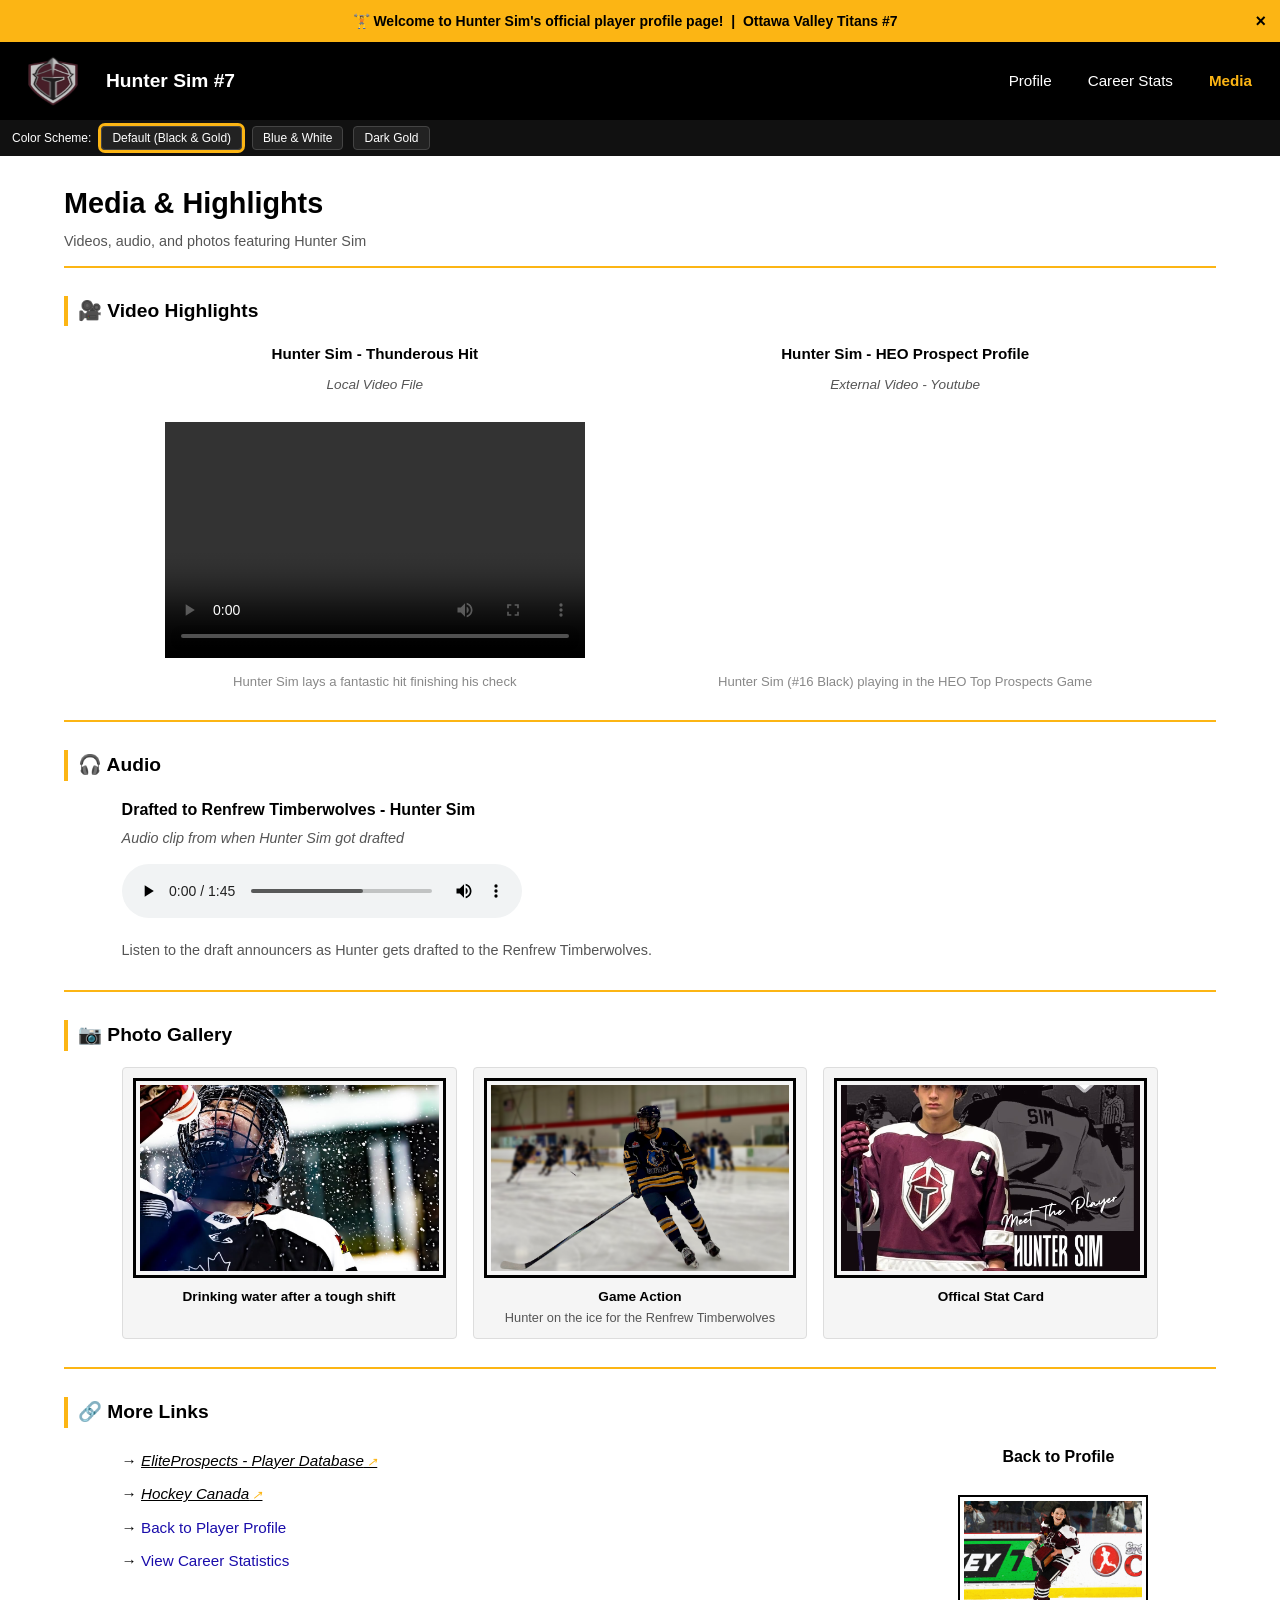
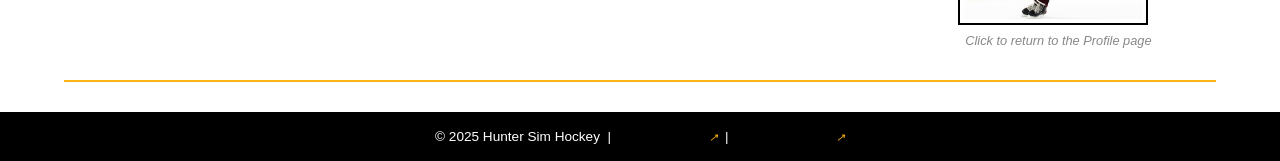
==== commit 36d68083: "Fixed typos" ====
--- a/media.html
+++ b/media.html
@@ -43,8 +43,8 @@
             </video>
             <p class="caption">Hunter Sim lays a fantastic hit finishing his check</p>
         </div>
-        <div class="vid-item">
-            <span class="vid-title">Hunter Sim = HEO Prospect Profile</span>
+        <div class="video-item">
+            <span class="vid-title">Hunter Sim - HEO Prospect Profile</span>
             <span class="vid-source">External Video - Youtube</span>
             <br><br>
             <iframe
@@ -101,7 +101,7 @@
 
 <!-- More Links -->
 <div class="section">
-    <h3><span aria-hiddden="true">&#128279;</span> More Links</h3>
+    <h3><span aria-hidden="true">&#128279;</span> More Links</h3>
     <div class="links-section">
         <div class="links-list">
             &#8594; <a href="https://www.eliteprospects.com" target="_blank">EliteProspects - Player Database</a><br>
